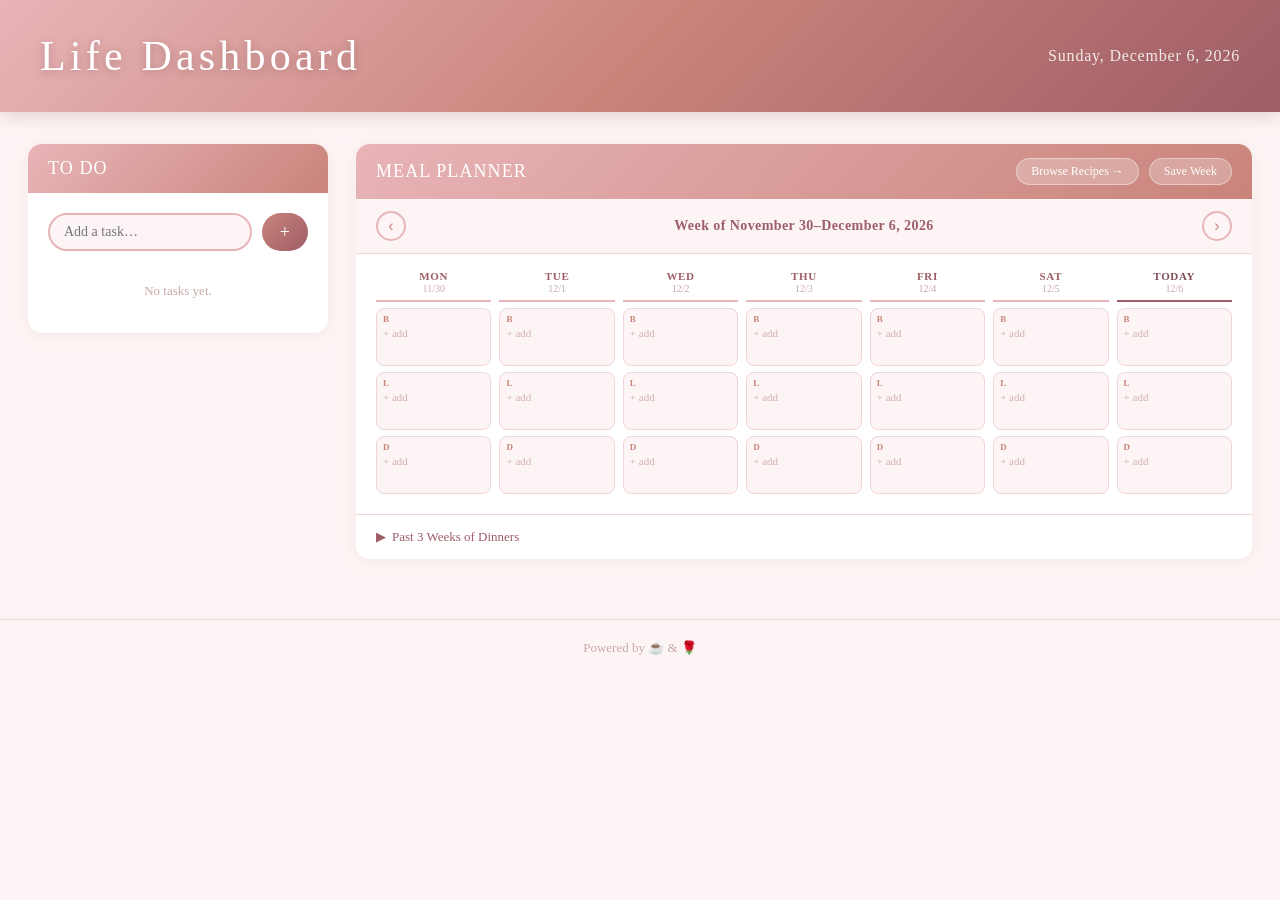
==== index.html @ a2d2cf04 "feat(todos): persist to-do list to JSON file, refactor server with shared helpers Co-Authored-By: Cl" ====
<!DOCTYPE html>
<html lang="en">
<head>
    <meta charset="UTF-8">
    <meta name="viewport" content="width=device-width, initial-scale=1.0">
    <title>Life Dashboard</title>
    <style>
        * { margin: 0; padding: 0; box-sizing: border-box; }

        body {
            font-family: Georgia, "Times New Roman", serif;
            background-color: #FDF5F5;
            color: #4A2F35;
            min-height: 100vh;
        }

        /* ── HEADER ── */
        header {
            background: linear-gradient(135deg, #E8B4B8 0%, #C9847A 50%, #9E5D67 100%);
            padding: 32px 40px;
            display: flex;
            align-items: center;
            justify-content: space-between;
            box-shadow: 0 4px 16px rgba(158,93,103,0.25);
        }

        header h1 {
            font-size: 42px;
            font-weight: normal;
            letter-spacing: 0.1em;
            color: #fff;
            text-shadow: 0 2px 8px rgba(74,47,53,0.3);
        }

        header .date {
            color: rgba(255,255,255,0.85);
            font-size: 16px;
            letter-spacing: 0.05em;
        }

        /* ── MAIN LAYOUT ── */
        main {
            max-width: 1400px;
            margin: 0 auto;
            padding: 32px 28px 60px;
            display: grid;
            grid-template-columns: 300px 1fr;
            gap: 28px;
            align-items: start;
        }

        /* ── CARD ── */
        .card {
            background: #fff;
            border-radius: 14px;
            box-shadow: 0 2px 16px rgba(201,132,122,0.12);
            overflow: hidden;
        }

        .card-header {
            background: linear-gradient(135deg, #E8B4B8 0%, #C9847A 100%);
            padding: 14px 20px;
            display: flex;
            align-items: center;
            gap: 10px;
        }

        .card-header h2 {
            color: #fff;
            font-size: 18px;
            font-weight: normal;
            letter-spacing: 0.06em;
            text-transform: uppercase;
            flex: 1;
        }

        .card-body { padding: 20px; }

        /* ── BUTTONS ── */
        .btn-rose {
            background: linear-gradient(135deg, #C9847A, #9E5D67);
            color: #fff;
            border: none;
            border-radius: 30px;
            padding: 8px 18px;
            font-size: 18px;
            cursor: pointer;
            line-height: 1;
            font-family: Georgia, serif;
        }
        .btn-rose:hover { background: linear-gradient(135deg, #9E5D67, #7D4E57); }

        .btn-ghost {
            background: rgba(255,255,255,0.25);
            color: #fff;
            border: 1px solid rgba(255,255,255,0.4);
            border-radius: 20px;
            padding: 5px 14px;
            font-size: 12px;
            cursor: pointer;
            font-family: Georgia, serif;
            white-space: nowrap;
            text-decoration: none;
            display: inline-block;
        }
        .btn-ghost:hover { background: rgba(255,255,255,0.4); }

        .btn-nav {
            background: none;
            border: 2px solid #E8B4B8;
            color: #C9847A;
            border-radius: 50%;
            width: 30px;
            height: 30px;
            font-size: 16px;
            cursor: pointer;
            display: flex;
            align-items: center;
            justify-content: center;
        }
        .btn-nav:hover { background: #F4E0E0; }

        .btn-delete {
            background: none;
            border: none;
            color: #E8B4B8;
            font-size: 18px;
            cursor: pointer;
            padding: 0 2px;
            flex-shrink: 0;
            line-height: 1;
        }
        .btn-delete:hover { color: #9E5D67; }

        /* ── TO DO ── */
        .todo-input-row {
            display: flex;
            gap: 10px;
            margin-bottom: 18px;
        }

        .todo-input-row input {
            flex: 1;
            padding: 9px 14px;
            border: 2px solid #E8B4B8;
            border-radius: 30px;
            font-size: 14px;
            font-family: Georgia, serif;
            color: #4A2F35;
            background: #FDF5F5;
            outline: none;
        }
        .todo-input-row input:focus { border-color: #C9847A; }

        #todo-list { list-style: none; }

        #todo-list li {
            display: flex;
            align-items: flex-start;
            gap: 10px;
            padding: 10px 0;
            border-bottom: 1px solid #F4E0E0;
        }
        #todo-list li:last-child { border-bottom: none; }

        #todo-list input[type="checkbox"] {
            accent-color: #C9847A;
            width: 17px;
            height: 17px;
            margin-top: 2px;
            flex-shrink: 0;
            cursor: pointer;
        }

        #todo-list label {
            flex: 1;
            font-size: 14px;
            line-height: 1.5;
            cursor: pointer;
        }
        #todo-list li.done label { text-decoration: line-through; color: #C9A9A9; }

        .empty-msg {
            color: #C9A9A9;
            font-size: 13px;
            text-align: center;
            padding: 14px 0;
        }

        /* ── WEEK NAV ── */
        .week-nav {
            display: flex;
            align-items: center;
            gap: 10px;
            padding: 12px 20px;
            border-bottom: 1px solid #F0D5D5;
            background: #FDF5F5;
        }

        .week-nav span {
            flex: 1;
            text-align: center;
            font-size: 14px;
            color: #9E5D67;
            font-weight: bold;
            letter-spacing: 0.03em;
        }

        /* ── MEAL GRID ── */
        .meal-grid {
            display: grid;
            grid-template-columns: repeat(7, 1fr);
            gap: 8px;
            padding: 16px 20px 20px;
        }

        .meal-day { display: flex; flex-direction: column; gap: 6px; }

        .meal-day-header {
            text-align: center;
            padding-bottom: 6px;
            border-bottom: 2px solid #E8B4B8;
        }

        .meal-day-name {
            font-size: 11px;
            font-weight: bold;
            text-transform: uppercase;
            letter-spacing: 0.06em;
            color: #9E5D67;
        }

        .meal-day-date { font-size: 10px; color: #C9A9A9; margin-top: 1px; }

        .meal-day.today .meal-day-name { color: #7D4E57; }
        .meal-day.today .meal-day-header { border-bottom-color: #9E5D67; }

        .meal-slot {
            background: #FDF5F5;
            border: 1px solid #F0D5D5;
            border-radius: 8px;
            padding: 5px 6px;
            min-height: 58px;
            display: flex;
            flex-direction: column;
            gap: 3px;
        }

        .meal-slot-label {
            font-size: 9px;
            text-transform: uppercase;
            letter-spacing: 0.05em;
            color: #C9847A;
            font-weight: bold;
        }

        .meal-slot-content { flex: 1; display: flex; align-items: flex-start; }

        .meal-recipe-name {
            font-size: 11px;
            color: #4A2F35;
            line-height: 1.3;
            text-decoration: none;
            display: block;
            flex: 1;
        }
        .meal-recipe-name:hover { color: #9E5D67; text-decoration: underline; }

        .meal-slot-add {
            font-size: 11px;
            color: #D4AFAF;
            cursor: pointer;
            background: none;
            border: none;
            font-family: Georgia, serif;
            padding: 0;
            text-align: left;
        }
        .meal-slot-add:hover { color: #C9847A; }

        .meal-slot-clear {
            font-size: 9px;
            color: #E8B4B8;
            cursor: pointer;
            background: none;
            border: none;
            padding: 0;
            align-self: flex-end;
        }
        .meal-slot-clear:hover { color: #9E5D67; }

        .warn-badge {
            font-size: 9px;
            background: #FFF0D0;
            color: #B87A00;
            border-radius: 4px;
            padding: 1px 4px;
            margin-top: 2px;
            display: inline-block;
        }

        /* ── SAVE STATUS ── */
        .save-status {
            font-size: 11px;
            color: rgba(255,255,255,0.8);
            transition: opacity 0.5s;
        }
        .save-status.hidden { opacity: 0; }

        /* ── DINNER HISTORY ── */
        .history-section {
            border-top: 1px solid #F0D5D5;
            padding: 14px 20px;
        }

        .history-toggle {
            background: none;
            border: none;
            color: #9E5D67;
            font-size: 13px;
            cursor: pointer;
            font-family: Georgia, serif;
            padding: 0;
            display: flex;
            align-items: center;
            gap: 6px;
        }
        .history-toggle:hover { color: #7D4E57; }

        .history-grid { display: none; margin-top: 12px; }
        .history-grid.open { display: block; }

        .history-week { margin-bottom: 10px; }

        .history-week-label {
            font-size: 11px;
            font-weight: bold;
            text-transform: uppercase;
            letter-spacing: 0.05em;
            color: #C9847A;
            margin-bottom: 4px;
        }

        .history-dinners { display: flex; flex-wrap: wrap; gap: 6px; }

        .history-pill {
            background: #F4E0E0;
            color: #7D4E57;
            font-size: 11px;
            border-radius: 20px;
            padding: 3px 10px;
        }

        /* ── RECIPE PICKER MODAL ── */
        .modal-overlay {
            display: none;
            position: fixed;
            inset: 0;
            background: rgba(74,47,53,0.45);
            z-index: 100;
            align-items: center;
            justify-content: center;
        }
        .modal-overlay.open { display: flex; }

        .modal {
            background: #fff;
            border-radius: 16px;
            width: 520px;
            max-width: 95vw;
            max-height: 80vh;
            display: flex;
            flex-direction: column;
            box-shadow: 0 8px 40px rgba(74,47,53,0.25);
            overflow: hidden;
        }

        .modal-header {
            background: linear-gradient(135deg, #E8B4B8 0%, #C9847A 100%);
            padding: 16px 20px;
            display: flex;
            align-items: center;
            gap: 10px;
        }

        .modal-header h3 {
            color: #fff;
            font-size: 18px;
            font-weight: normal;
            letter-spacing: 0.05em;
            flex: 1;
        }

        .modal-header .slot-info { color: rgba(255,255,255,0.8); font-size: 12px; }

        .modal-close {
            background: rgba(255,255,255,0.25);
            border: none;
            color: #fff;
            width: 28px;
            height: 28px;
            border-radius: 50%;
            font-size: 18px;
            cursor: pointer;
            display: flex;
            align-items: center;
            justify-content: center;
        }
        .modal-close:hover { background: rgba(255,255,255,0.4); }

        .modal-search { padding: 12px 16px; border-bottom: 1px solid #F0D5D5; }

        .modal-search input {
            width: 100%;
            padding: 8px 14px;
            border: 2px solid #E8B4B8;
            border-radius: 30px;
            font-size: 14px;
            font-family: Georgia, serif;
            color: #4A2F35;
            background: #FDF5F5;
            outline: none;
        }
        .modal-search input:focus { border-color: #C9847A; }

        .modal-cats {
            padding: 8px 16px;
            display: flex;
            flex-wrap: wrap;
            gap: 6px;
            border-bottom: 1px solid #F0D5D5;
        }

        .cat-pill {
            padding: 4px 12px;
            border: 1px solid #E8B4B8;
            border-radius: 20px;
            font-size: 11px;
            cursor: pointer;
            background: none;
            color: #9E5D67;
            font-family: Georgia, serif;
        }
        .cat-pill.active, .cat-pill:hover {
            background: linear-gradient(135deg, #E8B4B8, #C9847A);
            color: #fff;
            border-color: transparent;
        }

        .modal-list { flex: 1; overflow-y: auto; padding: 8px 0; }

        .recipe-option {
            padding: 10px 20px;
            cursor: pointer;
            display: flex;
            align-items: center;
            gap: 10px;
            border-bottom: 1px solid #FDF5F5;
        }
        .recipe-option:hover { background: #FDF5F5; }

        .recipe-option-name { flex: 1; font-size: 14px; color: #4A2F35; }
        .recipe-option-cat { font-size: 11px; color: #C9A9A9; }

        .modal-clear { padding: 10px 20px; border-top: 1px solid #F0D5D5; }

        .modal-clear button {
            background: none;
            border: 1px solid #E8B4B8;
            color: #C9A9A9;
            border-radius: 20px;
            padding: 5px 16px;
            font-size: 12px;
            cursor: pointer;
            font-family: Georgia, serif;
        }
        .modal-clear button:hover { color: #9E5D67; border-color: #C9847A; }

        /* ── FOOTER ── */
        footer {
            text-align: center;
            padding: 20px;
            color: #C9A9A9;
            font-size: 13px;
            border-top: 1px solid #F0D5D5;
        }

        /* ── RESPONSIVE ── */
        @media (max-width: 1000px) { main { grid-template-columns: 1fr; } }
        @media (max-width: 700px) {
            header h1 { font-size: 28px; }
            .meal-grid { grid-template-columns: repeat(4, 1fr); }
        }
    </style>
</head>
<body>

<header>
    <h1>Life Dashboard</h1>
    <div class="date" id="header-date"></div>
</header>

<main>

    <!-- TO DO LIST -->
    <div class="card">
        <div class="card-header">
            <h2>To Do</h2>
        </div>
        <div class="card-body">
            <div class="todo-input-row">
                <input type="text" id="todo-input" placeholder="Add a task…" />
                <button class="btn-rose" onclick="addTodo()">+</button>
            </div>
            <ul id="todo-list"></ul>
            <p class="empty-msg" id="todo-empty">No tasks yet.</p>
        </div>
    </div>

    <!-- MEAL PLANNER -->
    <div class="card">
        <div class="card-header">
            <h2>Meal Planner</h2>
            <span class="save-status hidden" id="save-status">Saved ✓</span>
            <a href="recipes/index.html" class="btn-ghost">Browse Recipes →</a>
            <button class="btn-ghost" onclick="archiveWeek()">Save Week</button>
        </div>
        <div class="week-nav">
            <button class="btn-nav" onclick="shiftWeek(-1)">&#8249;</button>
            <span id="week-label"></span>
            <button class="btn-nav" onclick="shiftWeek(1)">&#8250;</button>
        </div>
        <div class="meal-grid" id="meal-grid"></div>

        <div class="history-section">
            <button class="history-toggle" onclick="toggleHistory()">
                <span id="history-arrow">▶</span> Past 3 Weeks of Dinners
            </button>
            <div class="history-grid" id="history-grid"></div>
        </div>
    </div>

</main>

<footer>Powered by ☕ & 🌹</footer>

<!-- RECIPE PICKER MODAL -->
<div class="modal-overlay" id="modal">
    <div class="modal">
        <div class="modal-header">
            <h3>Choose a Recipe</h3>
            <span class="slot-info" id="modal-slot-info"></span>
            <button class="modal-close" onclick="closeModal()">×</button>
        </div>
        <div class="modal-search">
            <input type="search" id="modal-search" placeholder="Search recipes…" oninput="filterRecipes()" autocomplete="off" />
        </div>
        <div class="modal-cats" id="modal-cats"></div>
        <div class="modal-list" id="modal-list"></div>
        <div class="modal-clear">
            <button onclick="selectRecipe(null)">Clear this slot</button>
        </div>
    </div>
</div>

<script>
// ── CONSTANTS ──
const DAYS_SHORT = ["Sun","Mon","Tue","Wed","Thu","Fri","Sat"];
const DAYS_LONG  = ["Sunday","Monday","Tuesday","Wednesday","Thursday","Friday","Saturday"];
const MONTHS     = ["January","February","March","April","May","June","July","August","September","October","November","December"];
const MEALS      = ["Breakfast","Lunch","Dinner"];

// ── DATE HEADER ──
const today = new Date();
today.setHours(0,0,0,0);
document.getElementById("header-date").textContent =
    DAYS_LONG[today.getDay()] + ", " + MONTHS[today.getMonth()] + " " +
    today.getDate() + ", " + today.getFullYear();

// ── DATE UTILS ──
function dateKey(d) { return d.toISOString().split("T")[0]; }

function getMonday(d) {
    const date = new Date(d);
    const day  = date.getDay();
    date.setDate(date.getDate() + (day === 0 ? -6 : 1 - day));
    date.setHours(0,0,0,0);
    return date;
}

function addDays(d, n) {
    const date = new Date(d);
    date.setDate(date.getDate() + n);
    return date;
}

function formatWeekRange(monday) {
    const sunday = addDays(monday, 6);
    const sameMonth = monday.getMonth() === sunday.getMonth();
    return MONTHS[monday.getMonth()] + " " + monday.getDate() + "–" +
           (sameMonth ? "" : MONTHS[sunday.getMonth()] + " ") +
           sunday.getDate() + ", " + monday.getFullYear();
}

// ── WEEK STATE ──
let currentWeekStart = getMonday(today);
let currentPlan      = {};   // in-memory cache for current week
let dinnerHistory    = [];   // in-memory cache for history

// ── API CALLS ──
async function fetchPlan(weekStart) {
    try {
        const res = await fetch(`/api/plan/${dateKey(weekStart)}`);
        return res.ok ? await res.json() : {};
    } catch { return {}; }
}

async function postPlan(weekStart, plan) {
    try {
        await fetch(`/api/plan/${dateKey(weekStart)}`, {
            method: "POST",
            headers: { "Content-Type": "application/json" },
            body: JSON.stringify(plan)
        });
        flashSaved();
    } catch (e) { console.warn("Could not save plan:", e); }
}

async function fetchHistory() {
    try {
        const res = await fetch("/api/history");
        return res.ok ? await res.json() : [];
    } catch { return []; }
}

async function postHistory(history) {
    try {
        await fetch("/api/history", {
            method: "POST",
            headers: { "Content-Type": "application/json" },
            body: JSON.stringify(history)
        });
    } catch (e) { console.warn("Could not save history:", e); }
}

// ── SAVE INDICATOR ──
let saveTimer;
function flashSaved() {
    const el = document.getElementById("save-status");
    el.classList.remove("hidden");
    clearTimeout(saveTimer);
    saveTimer = setTimeout(() => el.classList.add("hidden"), 2000);
}

// ── SLOT ACCESS ──
function getSlot(dk, meal) {
    return (currentPlan[dk] && currentPlan[dk][meal]) || null;
}

async function setSlot(dk, meal, recipe) {
    if (!currentPlan[dk]) currentPlan[dk] = {};
    currentPlan[dk][meal] = recipe; // {id, title} or null
    await postPlan(currentWeekStart, currentPlan);
}

// ── DINNER HISTORY ──
function isRecentDinner(recipeId) {
    const cutoff = new Date(today);
    cutoff.setDate(cutoff.getDate() - 21);
    return dinnerHistory.some(h => h.recipeId === recipeId && new Date(h.date) >= cutoff);
}

async function archiveWeek() {
    const weekKey = dateKey(currentWeekStart);
    const filtered = dinnerHistory.filter(h => h.weekKey !== weekKey);

    let count = 0;
    for (let i = 0; i < 7; i++) {
        const dk     = dateKey(addDays(currentWeekStart, i));
        const dinner = getSlot(dk, "Dinner");
        if (dinner) {
            filtered.push({ date: dk, weekKey, recipeId: dinner.id, recipeName: dinner.title });
            count++;
        }
    }

    dinnerHistory = filtered;
    await postHistory(dinnerHistory);
    renderHistory();
    alert(count > 0
        ? `✓ ${count} dinner${count > 1 ? "s" : ""} saved to history!`
        : "No dinners were planned for this week.");
}

// ── WEEK NAVIGATION ──
async function shiftWeek(delta) {
    currentWeekStart = addDays(currentWeekStart, delta * 7);
    currentPlan      = await fetchPlan(currentWeekStart);
    renderMealPlanner();
}

// ── RECIPES CACHE ──
let allRecipes    = [];
let modalSlotInfo = null;   // { dk, meal }
let modalActiveCat = "All";

async function loadRecipes() {
    if (allRecipes.length > 0) return;
    try {
        const res  = await fetch("recipes/recipes.json");
        allRecipes = await res.json();
        allRecipes.sort((a,b) => a.title.localeCompare(b.title));
    } catch(e) { console.error("Could not load recipes:", e); }
}

// ── MEAL PLANNER RENDER ──
function renderMealPlanner() {
    document.getElementById("week-label").textContent = "Week of " + formatWeekRange(currentWeekStart);

    const grid = document.getElementById("meal-grid");
    grid.innerHTML = "";

    for (let i = 0; i < 7; i++) {
        const date    = addDays(currentWeekStart, i);
        const dk      = dateKey(date);
        const isToday = dk === dateKey(today);

        const col = document.createElement("div");
        col.className = "meal-day" + (isToday ? " today" : "");

        col.innerHTML = `
            <div class="meal-day-header">
                <div class="meal-day-name">${isToday ? "Today" : DAYS_SHORT[date.getDay()]}</div>
                <div class="meal-day-date">${(date.getMonth()+1)}/${date.getDate()}</div>
            </div>
        `;

        MEALS.forEach(meal => {
            const recipe = getSlot(dk, meal);
            const slot   = document.createElement("div");
            slot.className = "meal-slot";

            const lbl = document.createElement("div");
            lbl.className    = "meal-slot-label";
            lbl.textContent  = meal[0]; // B / L / D

            const content = document.createElement("div");
            content.className = "meal-slot-content";

            if (recipe) {
                const link = document.createElement("a");
                link.className = "meal-recipe-name";
                link.href      = `recipes/recipe.html?id=${encodeURIComponent(recipe.id)}`;
                link.target    = "_blank";
                link.textContent = recipe.title;
                content.appendChild(link);

                const clr = document.createElement("button");
                clr.className   = "meal-slot-clear";
                clr.textContent = "×";
                clr.title       = "Remove";
                clr.addEventListener("click", async () => {
                    await setSlot(dk, meal, null);
                    renderMealPlanner();
                });
                content.appendChild(clr);
            } else {
                const add = document.createElement("button");
                add.className   = "meal-slot-add";
                add.textContent = "+ add";
                add.addEventListener("click", () => openModal(dk, meal));
                content.appendChild(add);
            }

            slot.appendChild(lbl);
            slot.appendChild(content);

            if (meal === "Dinner" && recipe && isRecentDinner(recipe.id)) {
                const warn = document.createElement("span");
                warn.className   = "warn-badge";
                warn.textContent = "⚠ recent";
                slot.appendChild(warn);
            }

            col.appendChild(slot);
        });

        grid.appendChild(col);
    }

    renderHistory();
}

// ── HISTORY PANEL ──
function renderHistory() {
    const container = document.getElementById("history-grid");

    if (dinnerHistory.length === 0) {
        container.innerHTML = '<p class="empty-msg" style="margin-top:8px">No archived dinners yet.</p>';
        return;
    }

    const weeks = {};
    dinnerHistory.forEach(h => {
        const wk = h.weekKey || h.date.slice(0,7);
        if (!weeks[wk]) weeks[wk] = [];
        weeks[wk].push(h);
    });

    const sortedWeeks = Object.keys(weeks).sort().reverse().slice(0, 3);
    container.innerHTML = "";

    sortedWeeks.forEach(wk => {
        const entries = weeks[wk];
        const minDate = entries.reduce((a,b) => a.date < b.date ? a : b).date;
        const maxDate = entries.reduce((a,b) => a.date > b.date ? a : b).date;

        const weekDiv = document.createElement("div");
        weekDiv.className = "history-week";
        weekDiv.innerHTML = `<div class="history-week-label">Week of ${minDate} – ${maxDate}</div>`;

        const pills = document.createElement("div");
        pills.className = "history-dinners";
        entries.forEach(e => {
            const pill = document.createElement("span");
            pill.className   = "history-pill";
            pill.textContent = e.recipeName;
            pills.appendChild(pill);
        });

        weekDiv.appendChild(pills);
        container.appendChild(weekDiv);
    });
}

function toggleHistory() {
    const grid  = document.getElementById("history-grid");
    const arrow = document.getElementById("history-arrow");
    const open  = grid.classList.toggle("open");
    arrow.textContent = open ? "▼" : "▶";
}

// ── MODAL ──
async function openModal(dk, meal) {
    modalSlotInfo  = { dk, meal };
    modalActiveCat = "All";

    const date = new Date(dk + "T00:00:00");
    document.getElementById("modal-slot-info").textContent =
        DAYS_LONG[date.getDay()] + " · " + meal;
    document.getElementById("modal-search").value = "";

    await loadRecipes();
    buildCatPills();
    filterRecipes();
    document.getElementById("modal").classList.add("open");
    document.getElementById("modal-search").focus();
}

function closeModal() {
    document.getElementById("modal").classList.remove("open");
    modalSlotInfo = null;
}

document.getElementById("modal").addEventListener("click", e => {
    if (e.target === document.getElementById("modal")) closeModal();
});
document.addEventListener("keydown", e => { if (e.key === "Escape") closeModal(); });

function buildCatPills() {
    const cats = ["All", ...[...new Set(allRecipes.map(r => r.category || "Other"))].sort()];
    const container = document.getElementById("modal-cats");
    container.innerHTML = "";
    cats.forEach(cat => {
        const btn = document.createElement("button");
        btn.className   = "cat-pill" + (cat === modalActiveCat ? " active" : "");
        btn.textContent = cat;
        btn.addEventListener("click", () => {
            modalActiveCat = cat;
            document.querySelectorAll(".cat-pill").forEach(b => b.classList.remove("active"));
            btn.classList.add("active");
            filterRecipes();
        });
        container.appendChild(btn);
    });
}

function filterRecipes() {
    const query    = document.getElementById("modal-search").value.trim().toLowerCase();
    const isDinner = modalSlotInfo && modalSlotInfo.meal === "Dinner";

    let pool = allRecipes;
    if (modalActiveCat !== "All") pool = pool.filter(r => (r.category||"Other") === modalActiveCat);
    if (query) pool = pool.filter(r => r.title.toLowerCase().includes(query) || (r.category||"").toLowerCase().includes(query));

    const list = document.getElementById("modal-list");
    list.innerHTML = "";

    if (pool.length === 0) {
        list.innerHTML = '<p class="empty-msg">No recipes found.</p>';
        return;
    }

    pool.forEach(recipe => {
        const div  = document.createElement("div");
        div.className = "recipe-option";
        div.addEventListener("click", () => selectRecipe(recipe));

        const name = document.createElement("span");
        name.className   = "recipe-option-name";
        name.textContent = recipe.title;

        const cat = document.createElement("span");
        cat.className   = "recipe-option-cat";
        cat.textContent = recipe.category || "";

        div.appendChild(name);
        div.appendChild(cat);

        if (isDinner && isRecentDinner(recipe.id)) {
            const warn = document.createElement("span");
            warn.className   = "warn-badge";
            warn.textContent = "⚠ used recently";
            div.appendChild(warn);
        }

        list.appendChild(div);
    });
}

async function selectRecipe(recipe) {
    if (!modalSlotInfo) return;
    const { dk, meal } = modalSlotInfo;
    await setSlot(dk, meal, recipe ? { id: recipe.id, title: recipe.title } : null);
    renderMealPlanner();
    closeModal();
}

// ── TO DO ──
const todoInput = document.getElementById("todo-input");
const todoList  = document.getElementById("todo-list");
const todoEmpty = document.getElementById("todo-empty");

async function saveTodos() {
    const items = [];
    todoList.querySelectorAll("li").forEach(li => {
        items.push({ text: li.dataset.text, done: li.classList.contains("done") });
    });
    try {
        await fetch("/api/todos", {
            method: "POST",
            headers: { "Content-Type": "application/json" },
            body: JSON.stringify(items)
        });
    } catch(e) { console.warn("Could not save todos:", e); }
}

function renderTodo(text, done = false) {
    const li = document.createElement("li");
    li.dataset.text = text;
    if (done) li.classList.add("done");

    const uid = "td-" + Date.now() + Math.random();
    const cb  = document.createElement("input");
    cb.type    = "checkbox";
    cb.id      = uid;
    cb.checked = done;
    cb.addEventListener("change", () => { li.classList.toggle("done", cb.checked); saveTodos(); });

    const lbl = document.createElement("label");
    lbl.htmlFor     = uid;
    lbl.textContent = text;

    const del = document.createElement("button");
    del.className   = "btn-delete";
    del.textContent = "×";
    del.addEventListener("click", () => {
        li.remove();
        todoEmpty.style.display = todoList.children.length === 0 ? "block" : "none";
        saveTodos();
    });

    li.appendChild(cb);
    li.appendChild(lbl);
    li.appendChild(del);
    todoList.appendChild(li);
    todoEmpty.style.display = "none";
}

function addTodo() {
    const text = todoInput.value.trim();
    if (!text) return;
    renderTodo(text);
    saveTodos();
    todoInput.value = "";
}

todoInput.addEventListener("keydown", e => { if (e.key === "Enter") addTodo(); });

// ── INIT ──
(async function init() {
    const [plan, history, todos] = await Promise.all([
        fetchPlan(currentWeekStart),
        fetchHistory(),
        fetch("/api/todos").then(r => r.json()).catch(() => [])
    ]);
    currentPlan   = plan;
    dinnerHistory = history;
    todos.forEach(item => renderTodo(item.text, item.done));
    todoEmpty.style.display = todos.length === 0 ? "block" : "none";
    renderMealPlanner();
})();
</script>

</body>
</html>
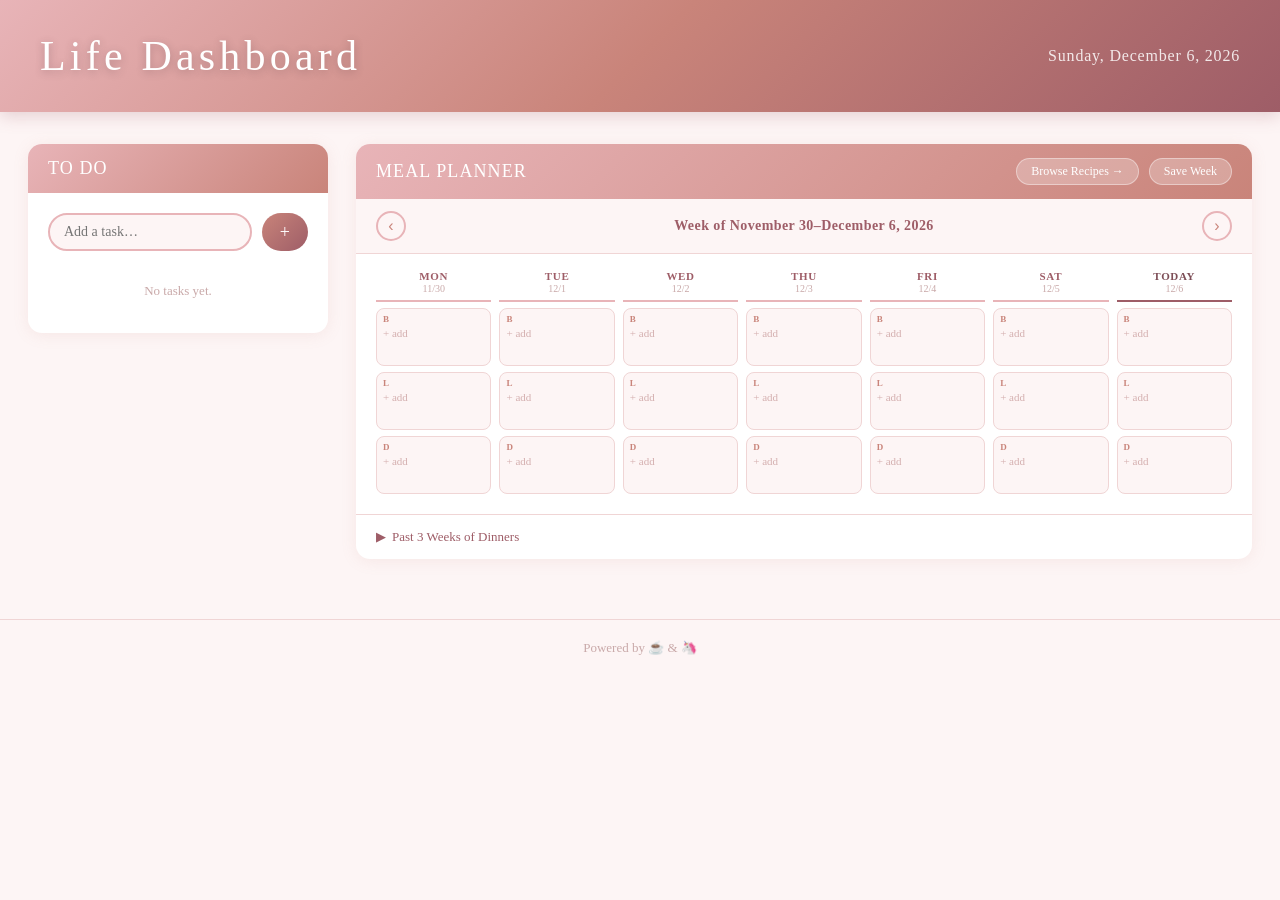
==== commit 647d1369: "chore: replace rose with unicorn in dashboard footer Co-Authored-By: Claude Sonnet 4.6 <noreply@anth" ====
--- a/index.html
+++ b/index.html
@@ -542,7 +542,7 @@
 
 </main>
 
-<footer>Powered by ☕ & 🌹</footer>
+<footer>Powered by ☕ & 🦄</footer>
 
 <!-- RECIPE PICKER MODAL -->
 <div class="modal-overlay" id="modal">
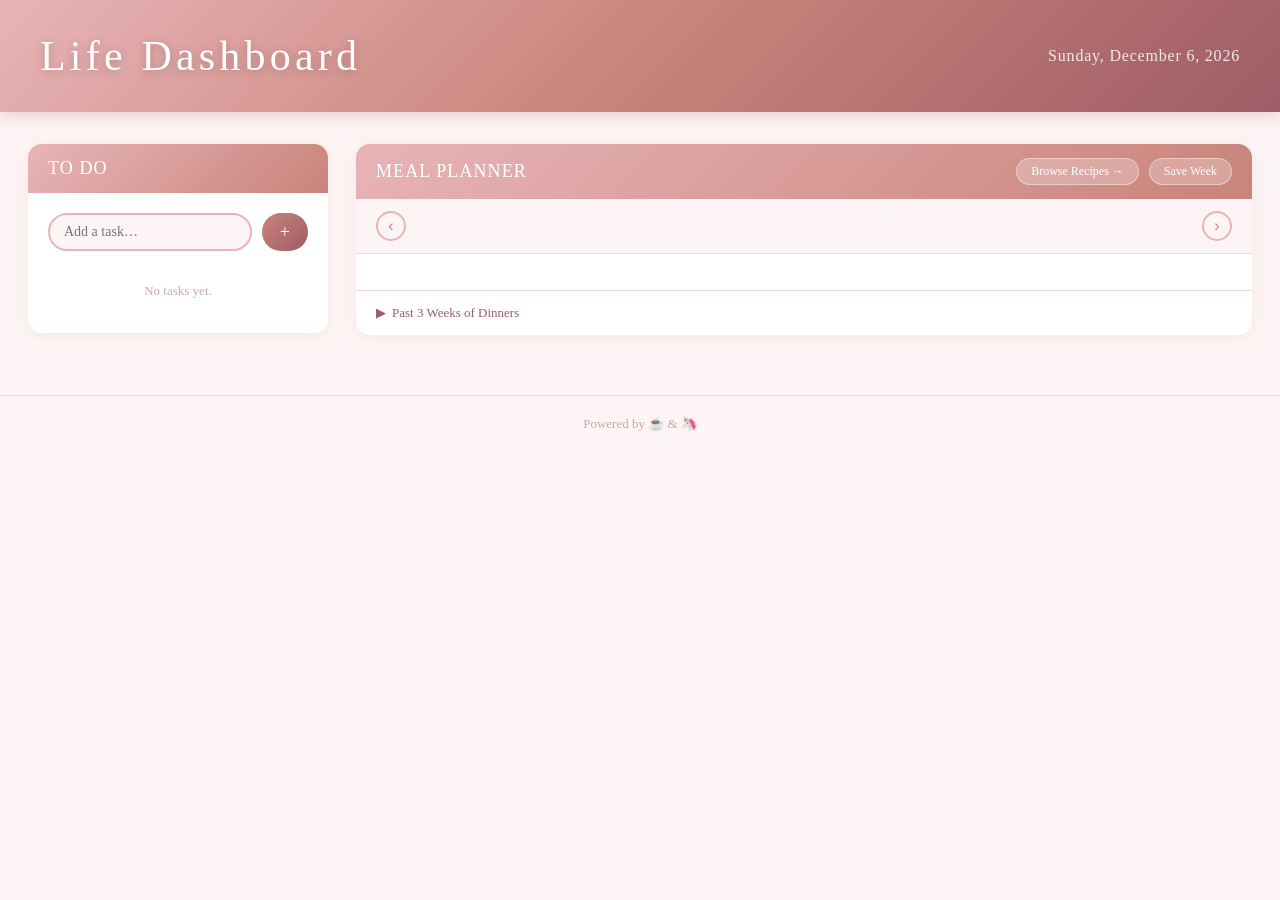
==== commit f18f3f0e: "refactor(storage): server files as sole storage, remove all localStorage Co-Authored-By: Claude Sonn" ====
--- a/index.html
+++ b/index.html
@@ -578,7 +578,9 @@
     today.getDate() + ", " + today.getFullYear();
 
 // ── DATE UTILS ──
-function dateKey(d) { return d.toISOString().split("T")[0]; }
+function dateKey(d) {
+    return `${d.getFullYear()}-${String(d.getMonth()+1).padStart(2,"0")}-${String(d.getDate()).padStart(2,"0")}`;
+}
 
 function getMonday(d) {
     const date = new Date(d);
@@ -607,40 +609,37 @@
 let currentPlan      = {};   // in-memory cache for current week
 let dinnerHistory    = [];   // in-memory cache for history
 
-// ── API CALLS ──
+// ── STORAGE — server files only ──
+async function apiGet(path, fallback) {
+    const res = await fetch(path);
+    if (!res.ok) throw new Error(`GET ${path} failed`);
+    return res.json();
+}
+
+async function apiPost(path, data) {
+    const res = await fetch(path, {
+        method: "POST",
+        headers: { "Content-Type": "application/json" },
+        body: JSON.stringify(data)
+    });
+    if (!res.ok) throw new Error(`POST ${path} failed`);
+    flashSaved();
+}
+
 async function fetchPlan(weekStart) {
-    try {
-        const res = await fetch(`/api/plan/${dateKey(weekStart)}`);
-        return res.ok ? await res.json() : {};
-    } catch { return {}; }
+    return apiGet(`/api/plan/${dateKey(weekStart)}`, {});
 }
 
 async function postPlan(weekStart, plan) {
-    try {
-        await fetch(`/api/plan/${dateKey(weekStart)}`, {
-            method: "POST",
-            headers: { "Content-Type": "application/json" },
-            body: JSON.stringify(plan)
-        });
-        flashSaved();
-    } catch (e) { console.warn("Could not save plan:", e); }
+    await apiPost(`/api/plan/${dateKey(weekStart)}`, plan);
 }
 
 async function fetchHistory() {
-    try {
-        const res = await fetch("/api/history");
-        return res.ok ? await res.json() : [];
-    } catch { return []; }
+    return apiGet("/api/history", []);
 }
 
 async function postHistory(history) {
-    try {
-        await fetch("/api/history", {
-            method: "POST",
-            headers: { "Content-Type": "application/json" },
-            body: JSON.stringify(history)
-        });
-    } catch (e) { console.warn("Could not save history:", e); }
+    await apiPost("/api/history", history);
 }
 
 // ── SAVE INDICATOR ──
@@ -672,24 +671,36 @@
 
 async function archiveWeek() {
     const weekKey = dateKey(currentWeekStart);
+
+    // Rebuild dinner history for this week (for 3-week rotation tracking)
     const filtered = dinnerHistory.filter(h => h.weekKey !== weekKey);
-
-    let count = 0;
+    let mealCount = 0;
+
     for (let i = 0; i < 7; i++) {
-        const dk     = dateKey(addDays(currentWeekStart, i));
-        const dinner = getSlot(dk, "Dinner");
-        if (dinner) {
-            filtered.push({ date: dk, weekKey, recipeId: dinner.id, recipeName: dinner.title });
-            count++;
-        }
+        const dk = dateKey(addDays(currentWeekStart, i));
+        MEALS.forEach(meal => {
+            const recipe = getSlot(dk, meal);
+            if (recipe) {
+                mealCount++;
+                if (meal === "Dinner") {
+                    filtered.push({ date: dk, weekKey, recipeId: recipe.id, recipeName: recipe.title });
+                }
+            }
+        });
     }
 
     dinnerHistory = filtered;
-    await postHistory(dinnerHistory);
+
+    // Save full plan (all meals) + dinner history in parallel
+    await Promise.all([
+        postPlan(currentWeekStart, currentPlan),
+        postHistory(dinnerHistory)
+    ]);
+
     renderHistory();
-    alert(count > 0
-        ? `✓ ${count} dinner${count > 1 ? "s" : ""} saved to history!`
-        : "No dinners were planned for this week.");
+    alert(mealCount > 0
+        ? `✓ Week saved — ${mealCount} meal${mealCount !== 1 ? "s" : ""} archived.`
+        : "No meals were planned for this week.");
 }
 
 // ── WEEK NAVIGATION ──
@@ -946,13 +957,7 @@
     todoList.querySelectorAll("li").forEach(li => {
         items.push({ text: li.dataset.text, done: li.classList.contains("done") });
     });
-    try {
-        await fetch("/api/todos", {
-            method: "POST",
-            headers: { "Content-Type": "application/json" },
-            body: JSON.stringify(items)
-        });
-    } catch(e) { console.warn("Could not save todos:", e); }
+    await apiPost("/api/todos", items);
 }
 
 function renderTodo(text, done = false) {
@@ -1002,7 +1007,7 @@
     const [plan, history, todos] = await Promise.all([
         fetchPlan(currentWeekStart),
         fetchHistory(),
-        fetch("/api/todos").then(r => r.json()).catch(() => [])
+        apiGet("/api/todos", [])
     ]);
     currentPlan   = plan;
     dinnerHistory = history;
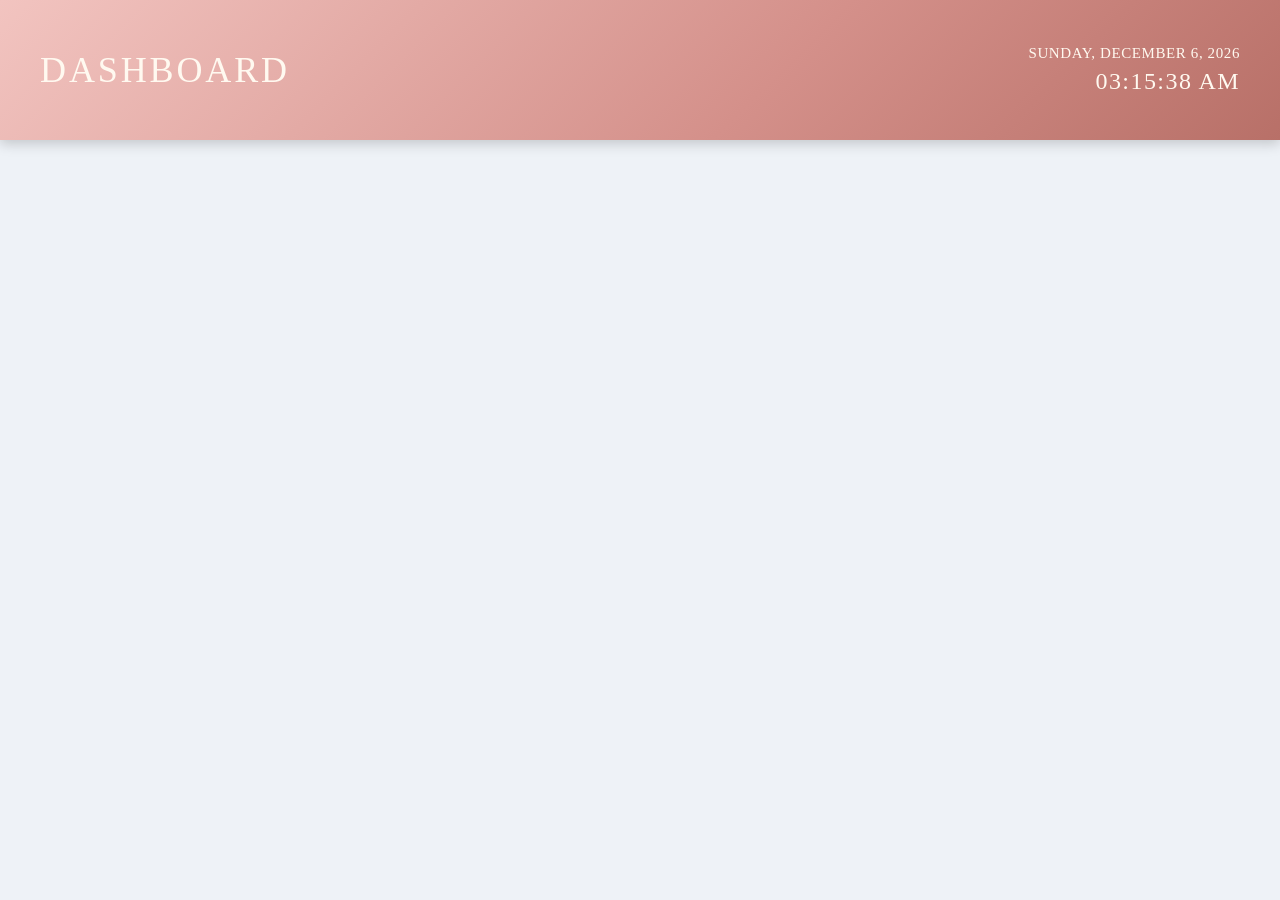
==== commit ee91cf15: "feat(dashboard): add dashboard index page with rose gold header - Add root index.html with Dashboard" ====
--- a/index.html
+++ b/index.html
@@ -3,1019 +3,35 @@
 <head>
     <meta charset="UTF-8">
     <meta name="viewport" content="width=device-width, initial-scale=1.0">
-    <title>Life Dashboard</title>
-    <style>
-        * { margin: 0; padding: 0; box-sizing: border-box; }
-
-        body {
-            font-family: Georgia, "Times New Roman", serif;
-            background-color: #FDF5F5;
-            color: #4A2F35;
-            min-height: 100vh;
-        }
-
-        /* ── HEADER ── */
-        header {
-            background: linear-gradient(135deg, #E8B4B8 0%, #C9847A 50%, #9E5D67 100%);
-            padding: 32px 40px;
-            display: flex;
-            align-items: center;
-            justify-content: space-between;
-            box-shadow: 0 4px 16px rgba(158,93,103,0.25);
-        }
-
-        header h1 {
-            font-size: 42px;
-            font-weight: normal;
-            letter-spacing: 0.1em;
-            color: #fff;
-            text-shadow: 0 2px 8px rgba(74,47,53,0.3);
-        }
-
-        header .date {
-            color: rgba(255,255,255,0.85);
-            font-size: 16px;
-            letter-spacing: 0.05em;
-        }
-
-        /* ── MAIN LAYOUT ── */
-        main {
-            max-width: 1400px;
-            margin: 0 auto;
-            padding: 32px 28px 60px;
-            display: grid;
-            grid-template-columns: 300px 1fr;
-            gap: 28px;
-            align-items: start;
-        }
-
-        /* ── CARD ── */
-        .card {
-            background: #fff;
-            border-radius: 14px;
-            box-shadow: 0 2px 16px rgba(201,132,122,0.12);
-            overflow: hidden;
-        }
-
-        .card-header {
-            background: linear-gradient(135deg, #E8B4B8 0%, #C9847A 100%);
-            padding: 14px 20px;
-            display: flex;
-            align-items: center;
-            gap: 10px;
-        }
-
-        .card-header h2 {
-            color: #fff;
-            font-size: 18px;
-            font-weight: normal;
-            letter-spacing: 0.06em;
-            text-transform: uppercase;
-            flex: 1;
-        }
-
-        .card-body { padding: 20px; }
-
-        /* ── BUTTONS ── */
-        .btn-rose {
-            background: linear-gradient(135deg, #C9847A, #9E5D67);
-            color: #fff;
-            border: none;
-            border-radius: 30px;
-            padding: 8px 18px;
-            font-size: 18px;
-            cursor: pointer;
-            line-height: 1;
-            font-family: Georgia, serif;
-        }
-        .btn-rose:hover { background: linear-gradient(135deg, #9E5D67, #7D4E57); }
-
-        .btn-ghost {
-            background: rgba(255,255,255,0.25);
-            color: #fff;
-            border: 1px solid rgba(255,255,255,0.4);
-            border-radius: 20px;
-            padding: 5px 14px;
-            font-size: 12px;
-            cursor: pointer;
-            font-family: Georgia, serif;
-            white-space: nowrap;
-            text-decoration: none;
-            display: inline-block;
-        }
-        .btn-ghost:hover { background: rgba(255,255,255,0.4); }
-
-        .btn-nav {
-            background: none;
-            border: 2px solid #E8B4B8;
-            color: #C9847A;
-            border-radius: 50%;
-            width: 30px;
-            height: 30px;
-            font-size: 16px;
-            cursor: pointer;
-            display: flex;
-            align-items: center;
-            justify-content: center;
-        }
-        .btn-nav:hover { background: #F4E0E0; }
-
-        .btn-delete {
-            background: none;
-            border: none;
-            color: #E8B4B8;
-            font-size: 18px;
-            cursor: pointer;
-            padding: 0 2px;
-            flex-shrink: 0;
-            line-height: 1;
-        }
-        .btn-delete:hover { color: #9E5D67; }
-
-        /* ── TO DO ── */
-        .todo-input-row {
-            display: flex;
-            gap: 10px;
-            margin-bottom: 18px;
-        }
-
-        .todo-input-row input {
-            flex: 1;
-            padding: 9px 14px;
-            border: 2px solid #E8B4B8;
-            border-radius: 30px;
-            font-size: 14px;
-            font-family: Georgia, serif;
-            color: #4A2F35;
-            background: #FDF5F5;
-            outline: none;
-        }
-        .todo-input-row input:focus { border-color: #C9847A; }
-
-        #todo-list { list-style: none; }
-
-        #todo-list li {
-            display: flex;
-            align-items: flex-start;
-            gap: 10px;
-            padding: 10px 0;
-            border-bottom: 1px solid #F4E0E0;
-        }
-        #todo-list li:last-child { border-bottom: none; }
-
-        #todo-list input[type="checkbox"] {
-            accent-color: #C9847A;
-            width: 17px;
-            height: 17px;
-            margin-top: 2px;
-            flex-shrink: 0;
-            cursor: pointer;
-        }
-
-        #todo-list label {
-            flex: 1;
-            font-size: 14px;
-            line-height: 1.5;
-            cursor: pointer;
-        }
-        #todo-list li.done label { text-decoration: line-through; color: #C9A9A9; }
-
-        .empty-msg {
-            color: #C9A9A9;
-            font-size: 13px;
-            text-align: center;
-            padding: 14px 0;
-        }
-
-        /* ── WEEK NAV ── */
-        .week-nav {
-            display: flex;
-            align-items: center;
-            gap: 10px;
-            padding: 12px 20px;
-            border-bottom: 1px solid #F0D5D5;
-            background: #FDF5F5;
-        }
-
-        .week-nav span {
-            flex: 1;
-            text-align: center;
-            font-size: 14px;
-            color: #9E5D67;
-            font-weight: bold;
-            letter-spacing: 0.03em;
-        }
-
-        /* ── MEAL GRID ── */
-        .meal-grid {
-            display: grid;
-            grid-template-columns: repeat(7, 1fr);
-            gap: 8px;
-            padding: 16px 20px 20px;
-        }
-
-        .meal-day { display: flex; flex-direction: column; gap: 6px; }
-
-        .meal-day-header {
-            text-align: center;
-            padding-bottom: 6px;
-            border-bottom: 2px solid #E8B4B8;
-        }
-
-        .meal-day-name {
-            font-size: 11px;
-            font-weight: bold;
-            text-transform: uppercase;
-            letter-spacing: 0.06em;
-            color: #9E5D67;
-        }
-
-        .meal-day-date { font-size: 10px; color: #C9A9A9; margin-top: 1px; }
-
-        .meal-day.today .meal-day-name { color: #7D4E57; }
-        .meal-day.today .meal-day-header { border-bottom-color: #9E5D67; }
-
-        .meal-slot {
-            background: #FDF5F5;
-            border: 1px solid #F0D5D5;
-            border-radius: 8px;
-            padding: 5px 6px;
-            min-height: 58px;
-            display: flex;
-            flex-direction: column;
-            gap: 3px;
-        }
-
-        .meal-slot-label {
-            font-size: 9px;
-            text-transform: uppercase;
-            letter-spacing: 0.05em;
-            color: #C9847A;
-            font-weight: bold;
-        }
-
-        .meal-slot-content { flex: 1; display: flex; align-items: flex-start; }
-
-        .meal-recipe-name {
-            font-size: 11px;
-            color: #4A2F35;
-            line-height: 1.3;
-            text-decoration: none;
-            display: block;
-            flex: 1;
-        }
-        .meal-recipe-name:hover { color: #9E5D67; text-decoration: underline; }
-
-        .meal-slot-add {
-            font-size: 11px;
-            color: #D4AFAF;
-            cursor: pointer;
-            background: none;
-            border: none;
-            font-family: Georgia, serif;
-            padding: 0;
-            text-align: left;
-        }
-        .meal-slot-add:hover { color: #C9847A; }
-
-        .meal-slot-clear {
-            font-size: 9px;
-            color: #E8B4B8;
-            cursor: pointer;
-            background: none;
-            border: none;
-            padding: 0;
-            align-self: flex-end;
-        }
-        .meal-slot-clear:hover { color: #9E5D67; }
-
-        .warn-badge {
-            font-size: 9px;
-            background: #FFF0D0;
-            color: #B87A00;
-            border-radius: 4px;
-            padding: 1px 4px;
-            margin-top: 2px;
-            display: inline-block;
-        }
-
-        /* ── SAVE STATUS ── */
-        .save-status {
-            font-size: 11px;
-            color: rgba(255,255,255,0.8);
-            transition: opacity 0.5s;
-        }
-        .save-status.hidden { opacity: 0; }
-
-        /* ── DINNER HISTORY ── */
-        .history-section {
-            border-top: 1px solid #F0D5D5;
-            padding: 14px 20px;
-        }
-
-        .history-toggle {
-            background: none;
-            border: none;
-            color: #9E5D67;
-            font-size: 13px;
-            cursor: pointer;
-            font-family: Georgia, serif;
-            padding: 0;
-            display: flex;
-            align-items: center;
-            gap: 6px;
-        }
-        .history-toggle:hover { color: #7D4E57; }
-
-        .history-grid { display: none; margin-top: 12px; }
-        .history-grid.open { display: block; }
-
-        .history-week { margin-bottom: 10px; }
-
-        .history-week-label {
-            font-size: 11px;
-            font-weight: bold;
-            text-transform: uppercase;
-            letter-spacing: 0.05em;
-            color: #C9847A;
-            margin-bottom: 4px;
-        }
-
-        .history-dinners { display: flex; flex-wrap: wrap; gap: 6px; }
-
-        .history-pill {
-            background: #F4E0E0;
-            color: #7D4E57;
-            font-size: 11px;
-            border-radius: 20px;
-            padding: 3px 10px;
-        }
-
-        /* ── RECIPE PICKER MODAL ── */
-        .modal-overlay {
-            display: none;
-            position: fixed;
-            inset: 0;
-            background: rgba(74,47,53,0.45);
-            z-index: 100;
-            align-items: center;
-            justify-content: center;
-        }
-        .modal-overlay.open { display: flex; }
-
-        .modal {
-            background: #fff;
-            border-radius: 16px;
-            width: 520px;
-            max-width: 95vw;
-            max-height: 80vh;
-            display: flex;
-            flex-direction: column;
-            box-shadow: 0 8px 40px rgba(74,47,53,0.25);
-            overflow: hidden;
-        }
-
-        .modal-header {
-            background: linear-gradient(135deg, #E8B4B8 0%, #C9847A 100%);
-            padding: 16px 20px;
-            display: flex;
-            align-items: center;
-            gap: 10px;
-        }
-
-        .modal-header h3 {
-            color: #fff;
-            font-size: 18px;
-            font-weight: normal;
-            letter-spacing: 0.05em;
-            flex: 1;
-        }
-
-        .modal-header .slot-info { color: rgba(255,255,255,0.8); font-size: 12px; }
-
-        .modal-close {
-            background: rgba(255,255,255,0.25);
-            border: none;
-            color: #fff;
-            width: 28px;
-            height: 28px;
-            border-radius: 50%;
-            font-size: 18px;
-            cursor: pointer;
-            display: flex;
-            align-items: center;
-            justify-content: center;
-        }
-        .modal-close:hover { background: rgba(255,255,255,0.4); }
-
-        .modal-search { padding: 12px 16px; border-bottom: 1px solid #F0D5D5; }
-
-        .modal-search input {
-            width: 100%;
-            padding: 8px 14px;
-            border: 2px solid #E8B4B8;
-            border-radius: 30px;
-            font-size: 14px;
-            font-family: Georgia, serif;
-            color: #4A2F35;
-            background: #FDF5F5;
-            outline: none;
-        }
-        .modal-search input:focus { border-color: #C9847A; }
-
-        .modal-cats {
-            padding: 8px 16px;
-            display: flex;
-            flex-wrap: wrap;
-            gap: 6px;
-            border-bottom: 1px solid #F0D5D5;
-        }
-
-        .cat-pill {
-            padding: 4px 12px;
-            border: 1px solid #E8B4B8;
-            border-radius: 20px;
-            font-size: 11px;
-            cursor: pointer;
-            background: none;
-            color: #9E5D67;
-            font-family: Georgia, serif;
-        }
-        .cat-pill.active, .cat-pill:hover {
-            background: linear-gradient(135deg, #E8B4B8, #C9847A);
-            color: #fff;
-            border-color: transparent;
-        }
-
-        .modal-list { flex: 1; overflow-y: auto; padding: 8px 0; }
-
-        .recipe-option {
-            padding: 10px 20px;
-            cursor: pointer;
-            display: flex;
-            align-items: center;
-            gap: 10px;
-            border-bottom: 1px solid #FDF5F5;
-        }
-        .recipe-option:hover { background: #FDF5F5; }
-
-        .recipe-option-name { flex: 1; font-size: 14px; color: #4A2F35; }
-        .recipe-option-cat { font-size: 11px; color: #C9A9A9; }
-
-        .modal-clear { padding: 10px 20px; border-top: 1px solid #F0D5D5; }
-
-        .modal-clear button {
-            background: none;
-            border: 1px solid #E8B4B8;
-            color: #C9A9A9;
-            border-radius: 20px;
-            padding: 5px 16px;
-            font-size: 12px;
-            cursor: pointer;
-            font-family: Georgia, serif;
-        }
-        .modal-clear button:hover { color: #9E5D67; border-color: #C9847A; }
-
-        /* ── FOOTER ── */
-        footer {
-            text-align: center;
-            padding: 20px;
-            color: #C9A9A9;
-            font-size: 13px;
-            border-top: 1px solid #F0D5D5;
-        }
-
-        /* ── RESPONSIVE ── */
-        @media (max-width: 1000px) { main { grid-template-columns: 1fr; } }
-        @media (max-width: 700px) {
-            header h1 { font-size: 28px; }
-            .meal-grid { grid-template-columns: repeat(4, 1fr); }
-        }
-    </style>
+    <title>Dashboard</title>
+    <link rel="stylesheet" href="styles.css">
 </head>
 <body>
+    <header>
+        <div class="header-banner dashboard-header">
+            <span class="dashboard-title">Dashboard</span>
+            <div class="header-datetime">
+                <div id="header-date"></div>
+                <div id="header-clock"></div>
+            </div>
+        </div>
+    </header>
 
-<header>
-    <h1>Life Dashboard</h1>
-    <div class="date" id="header-date"></div>
-</header>
+    <main>
+    </main>
 
-<main>
-
-    <!-- TO DO LIST -->
-    <div class="card">
-        <div class="card-header">
-            <h2>To Do</h2>
-        </div>
-        <div class="card-body">
-            <div class="todo-input-row">
-                <input type="text" id="todo-input" placeholder="Add a task…" />
-                <button class="btn-rose" onclick="addTodo()">+</button>
-            </div>
-            <ul id="todo-list"></ul>
-            <p class="empty-msg" id="todo-empty">No tasks yet.</p>
-        </div>
-    </div>
-
-    <!-- MEAL PLANNER -->
-    <div class="card">
-        <div class="card-header">
-            <h2>Meal Planner</h2>
-            <span class="save-status hidden" id="save-status">Saved ✓</span>
-            <a href="recipes/index.html" class="btn-ghost">Browse Recipes →</a>
-            <button class="btn-ghost" onclick="archiveWeek()">Save Week</button>
-        </div>
-        <div class="week-nav">
-            <button class="btn-nav" onclick="shiftWeek(-1)">&#8249;</button>
-            <span id="week-label"></span>
-            <button class="btn-nav" onclick="shiftWeek(1)">&#8250;</button>
-        </div>
-        <div class="meal-grid" id="meal-grid"></div>
-
-        <div class="history-section">
-            <button class="history-toggle" onclick="toggleHistory()">
-                <span id="history-arrow">▶</span> Past 3 Weeks of Dinners
-            </button>
-            <div class="history-grid" id="history-grid"></div>
-        </div>
-    </div>
-
-</main>
-
-<footer>Powered by ☕ & 🦄</footer>
-
-<!-- RECIPE PICKER MODAL -->
-<div class="modal-overlay" id="modal">
-    <div class="modal">
-        <div class="modal-header">
-            <h3>Choose a Recipe</h3>
-            <span class="slot-info" id="modal-slot-info"></span>
-            <button class="modal-close" onclick="closeModal()">×</button>
-        </div>
-        <div class="modal-search">
-            <input type="search" id="modal-search" placeholder="Search recipes…" oninput="filterRecipes()" autocomplete="off" />
-        </div>
-        <div class="modal-cats" id="modal-cats"></div>
-        <div class="modal-list" id="modal-list"></div>
-        <div class="modal-clear">
-            <button onclick="selectRecipe(null)">Clear this slot</button>
-        </div>
-    </div>
-</div>
-
-<script>
-// ── CONSTANTS ──
-const DAYS_SHORT = ["Sun","Mon","Tue","Wed","Thu","Fri","Sat"];
-const DAYS_LONG  = ["Sunday","Monday","Tuesday","Wednesday","Thursday","Friday","Saturday"];
-const MONTHS     = ["January","February","March","April","May","June","July","August","September","October","November","December"];
-const MEALS      = ["Breakfast","Lunch","Dinner"];
-
-// ── DATE HEADER ──
-const today = new Date();
-today.setHours(0,0,0,0);
-document.getElementById("header-date").textContent =
-    DAYS_LONG[today.getDay()] + ", " + MONTHS[today.getMonth()] + " " +
-    today.getDate() + ", " + today.getFullYear();
-
-// ── DATE UTILS ──
-function dateKey(d) {
-    return `${d.getFullYear()}-${String(d.getMonth()+1).padStart(2,"0")}-${String(d.getDate()).padStart(2,"0")}`;
-}
-
-function getMonday(d) {
-    const date = new Date(d);
-    const day  = date.getDay();
-    date.setDate(date.getDate() + (day === 0 ? -6 : 1 - day));
-    date.setHours(0,0,0,0);
-    return date;
-}
-
-function addDays(d, n) {
-    const date = new Date(d);
-    date.setDate(date.getDate() + n);
-    return date;
-}
-
-function formatWeekRange(monday) {
-    const sunday = addDays(monday, 6);
-    const sameMonth = monday.getMonth() === sunday.getMonth();
-    return MONTHS[monday.getMonth()] + " " + monday.getDate() + "–" +
-           (sameMonth ? "" : MONTHS[sunday.getMonth()] + " ") +
-           sunday.getDate() + ", " + monday.getFullYear();
-}
-
-// ── WEEK STATE ──
-let currentWeekStart = getMonday(today);
-let currentPlan      = {};   // in-memory cache for current week
-let dinnerHistory    = [];   // in-memory cache for history
-
-// ── STORAGE — server files only ──
-async function apiGet(path, fallback) {
-    const res = await fetch(path);
-    if (!res.ok) throw new Error(`GET ${path} failed`);
-    return res.json();
-}
-
-async function apiPost(path, data) {
-    const res = await fetch(path, {
-        method: "POST",
-        headers: { "Content-Type": "application/json" },
-        body: JSON.stringify(data)
-    });
-    if (!res.ok) throw new Error(`POST ${path} failed`);
-    flashSaved();
-}
-
-async function fetchPlan(weekStart) {
-    return apiGet(`/api/plan/${dateKey(weekStart)}`, {});
-}
-
-async function postPlan(weekStart, plan) {
-    await apiPost(`/api/plan/${dateKey(weekStart)}`, plan);
-}
-
-async function fetchHistory() {
-    return apiGet("/api/history", []);
-}
-
-async function postHistory(history) {
-    await apiPost("/api/history", history);
-}
-
-// ── SAVE INDICATOR ──
-let saveTimer;
-function flashSaved() {
-    const el = document.getElementById("save-status");
-    el.classList.remove("hidden");
-    clearTimeout(saveTimer);
-    saveTimer = setTimeout(() => el.classList.add("hidden"), 2000);
-}
-
-// ── SLOT ACCESS ──
-function getSlot(dk, meal) {
-    return (currentPlan[dk] && currentPlan[dk][meal]) || null;
-}
-
-async function setSlot(dk, meal, recipe) {
-    if (!currentPlan[dk]) currentPlan[dk] = {};
-    currentPlan[dk][meal] = recipe; // {id, title} or null
-    await postPlan(currentWeekStart, currentPlan);
-}
-
-// ── DINNER HISTORY ──
-function isRecentDinner(recipeId) {
-    const cutoff = new Date(today);
-    cutoff.setDate(cutoff.getDate() - 21);
-    return dinnerHistory.some(h => h.recipeId === recipeId && new Date(h.date) >= cutoff);
-}
-
-async function archiveWeek() {
-    const weekKey = dateKey(currentWeekStart);
-
-    // Rebuild dinner history for this week (for 3-week rotation tracking)
-    const filtered = dinnerHistory.filter(h => h.weekKey !== weekKey);
-    let mealCount = 0;
-
-    for (let i = 0; i < 7; i++) {
-        const dk = dateKey(addDays(currentWeekStart, i));
-        MEALS.forEach(meal => {
-            const recipe = getSlot(dk, meal);
-            if (recipe) {
-                mealCount++;
-                if (meal === "Dinner") {
-                    filtered.push({ date: dk, weekKey, recipeId: recipe.id, recipeName: recipe.title });
-                }
-            }
-        });
-    }
-
-    dinnerHistory = filtered;
-
-    // Save full plan (all meals) + dinner history in parallel
-    await Promise.all([
-        postPlan(currentWeekStart, currentPlan),
-        postHistory(dinnerHistory)
-    ]);
-
-    renderHistory();
-    alert(mealCount > 0
-        ? `✓ Week saved — ${mealCount} meal${mealCount !== 1 ? "s" : ""} archived.`
-        : "No meals were planned for this week.");
-}
-
-// ── WEEK NAVIGATION ──
-async function shiftWeek(delta) {
-    currentWeekStart = addDays(currentWeekStart, delta * 7);
-    currentPlan      = await fetchPlan(currentWeekStart);
-    renderMealPlanner();
-}
-
-// ── RECIPES CACHE ──
-let allRecipes    = [];
-let modalSlotInfo = null;   // { dk, meal }
-let modalActiveCat = "All";
-
-async function loadRecipes() {
-    if (allRecipes.length > 0) return;
-    try {
-        const res  = await fetch("recipes/recipes.json");
-        allRecipes = await res.json();
-        allRecipes.sort((a,b) => a.title.localeCompare(b.title));
-    } catch(e) { console.error("Could not load recipes:", e); }
-}
-
-// ── MEAL PLANNER RENDER ──
-function renderMealPlanner() {
-    document.getElementById("week-label").textContent = "Week of " + formatWeekRange(currentWeekStart);
-
-    const grid = document.getElementById("meal-grid");
-    grid.innerHTML = "";
-
-    for (let i = 0; i < 7; i++) {
-        const date    = addDays(currentWeekStart, i);
-        const dk      = dateKey(date);
-        const isToday = dk === dateKey(today);
-
-        const col = document.createElement("div");
-        col.className = "meal-day" + (isToday ? " today" : "");
-
-        col.innerHTML = `
-            <div class="meal-day-header">
-                <div class="meal-day-name">${isToday ? "Today" : DAYS_SHORT[date.getDay()]}</div>
-                <div class="meal-day-date">${(date.getMonth()+1)}/${date.getDate()}</div>
-            </div>
-        `;
-
-        MEALS.forEach(meal => {
-            const recipe = getSlot(dk, meal);
-            const slot   = document.createElement("div");
-            slot.className = "meal-slot";
-
-            const lbl = document.createElement("div");
-            lbl.className    = "meal-slot-label";
-            lbl.textContent  = meal[0]; // B / L / D
-
-            const content = document.createElement("div");
-            content.className = "meal-slot-content";
-
-            if (recipe) {
-                const link = document.createElement("a");
-                link.className = "meal-recipe-name";
-                link.href      = `recipes/recipe.html?id=${encodeURIComponent(recipe.id)}`;
-                link.target    = "_blank";
-                link.textContent = recipe.title;
-                content.appendChild(link);
-
-                const clr = document.createElement("button");
-                clr.className   = "meal-slot-clear";
-                clr.textContent = "×";
-                clr.title       = "Remove";
-                clr.addEventListener("click", async () => {
-                    await setSlot(dk, meal, null);
-                    renderMealPlanner();
-                });
-                content.appendChild(clr);
-            } else {
-                const add = document.createElement("button");
-                add.className   = "meal-slot-add";
-                add.textContent = "+ add";
-                add.addEventListener("click", () => openModal(dk, meal));
-                content.appendChild(add);
-            }
-
-            slot.appendChild(lbl);
-            slot.appendChild(content);
-
-            if (meal === "Dinner" && recipe && isRecentDinner(recipe.id)) {
-                const warn = document.createElement("span");
-                warn.className   = "warn-badge";
-                warn.textContent = "⚠ recent";
-                slot.appendChild(warn);
-            }
-
-            col.appendChild(slot);
-        });
-
-        grid.appendChild(col);
-    }
-
-    renderHistory();
-}
-
-// ── HISTORY PANEL ──
-function renderHistory() {
-    const container = document.getElementById("history-grid");
-
-    if (dinnerHistory.length === 0) {
-        container.innerHTML = '<p class="empty-msg" style="margin-top:8px">No archived dinners yet.</p>';
-        return;
-    }
-
-    const weeks = {};
-    dinnerHistory.forEach(h => {
-        const wk = h.weekKey || h.date.slice(0,7);
-        if (!weeks[wk]) weeks[wk] = [];
-        weeks[wk].push(h);
-    });
-
-    const sortedWeeks = Object.keys(weeks).sort().reverse().slice(0, 3);
-    container.innerHTML = "";
-
-    sortedWeeks.forEach(wk => {
-        const entries = weeks[wk];
-        const minDate = entries.reduce((a,b) => a.date < b.date ? a : b).date;
-        const maxDate = entries.reduce((a,b) => a.date > b.date ? a : b).date;
-
-        const weekDiv = document.createElement("div");
-        weekDiv.className = "history-week";
-        weekDiv.innerHTML = `<div class="history-week-label">Week of ${minDate} – ${maxDate}</div>`;
-
-        const pills = document.createElement("div");
-        pills.className = "history-dinners";
-        entries.forEach(e => {
-            const pill = document.createElement("span");
-            pill.className   = "history-pill";
-            pill.textContent = e.recipeName;
-            pills.appendChild(pill);
-        });
-
-        weekDiv.appendChild(pills);
-        container.appendChild(weekDiv);
-    });
-}
-
-function toggleHistory() {
-    const grid  = document.getElementById("history-grid");
-    const arrow = document.getElementById("history-arrow");
-    const open  = grid.classList.toggle("open");
-    arrow.textContent = open ? "▼" : "▶";
-}
-
-// ── MODAL ──
-async function openModal(dk, meal) {
-    modalSlotInfo  = { dk, meal };
-    modalActiveCat = "All";
-
-    const date = new Date(dk + "T00:00:00");
-    document.getElementById("modal-slot-info").textContent =
-        DAYS_LONG[date.getDay()] + " · " + meal;
-    document.getElementById("modal-search").value = "";
-
-    await loadRecipes();
-    buildCatPills();
-    filterRecipes();
-    document.getElementById("modal").classList.add("open");
-    document.getElementById("modal-search").focus();
-}
-
-function closeModal() {
-    document.getElementById("modal").classList.remove("open");
-    modalSlotInfo = null;
-}
-
-document.getElementById("modal").addEventListener("click", e => {
-    if (e.target === document.getElementById("modal")) closeModal();
-});
-document.addEventListener("keydown", e => { if (e.key === "Escape") closeModal(); });
-
-function buildCatPills() {
-    const cats = ["All", ...[...new Set(allRecipes.map(r => r.category || "Other"))].sort()];
-    const container = document.getElementById("modal-cats");
-    container.innerHTML = "";
-    cats.forEach(cat => {
-        const btn = document.createElement("button");
-        btn.className   = "cat-pill" + (cat === modalActiveCat ? " active" : "");
-        btn.textContent = cat;
-        btn.addEventListener("click", () => {
-            modalActiveCat = cat;
-            document.querySelectorAll(".cat-pill").forEach(b => b.classList.remove("active"));
-            btn.classList.add("active");
-            filterRecipes();
-        });
-        container.appendChild(btn);
-    });
-}
-
-function filterRecipes() {
-    const query    = document.getElementById("modal-search").value.trim().toLowerCase();
-    const isDinner = modalSlotInfo && modalSlotInfo.meal === "Dinner";
-
-    let pool = allRecipes;
-    if (modalActiveCat !== "All") pool = pool.filter(r => (r.category||"Other") === modalActiveCat);
-    if (query) pool = pool.filter(r => r.title.toLowerCase().includes(query) || (r.category||"").toLowerCase().includes(query));
-
-    const list = document.getElementById("modal-list");
-    list.innerHTML = "";
-
-    if (pool.length === 0) {
-        list.innerHTML = '<p class="empty-msg">No recipes found.</p>';
-        return;
-    }
-
-    pool.forEach(recipe => {
-        const div  = document.createElement("div");
-        div.className = "recipe-option";
-        div.addEventListener("click", () => selectRecipe(recipe));
-
-        const name = document.createElement("span");
-        name.className   = "recipe-option-name";
-        name.textContent = recipe.title;
-
-        const cat = document.createElement("span");
-        cat.className   = "recipe-option-cat";
-        cat.textContent = recipe.category || "";
-
-        div.appendChild(name);
-        div.appendChild(cat);
-
-        if (isDinner && isRecentDinner(recipe.id)) {
-            const warn = document.createElement("span");
-            warn.className   = "warn-badge";
-            warn.textContent = "⚠ used recently";
-            div.appendChild(warn);
+    <script>
+        function updateDateTime() {
+            const now = new Date();
+            document.getElementById('header-date').textContent = now.toLocaleDateString('en-US', {
+                weekday: 'long', year: 'numeric', month: 'long', day: 'numeric'
+            });
+            document.getElementById('header-clock').textContent = now.toLocaleTimeString('en-US', {
+                hour: '2-digit', minute: '2-digit', second: '2-digit'
+            });
         }
-
-        list.appendChild(div);
-    });
-}
-
-async function selectRecipe(recipe) {
-    if (!modalSlotInfo) return;
-    const { dk, meal } = modalSlotInfo;
-    await setSlot(dk, meal, recipe ? { id: recipe.id, title: recipe.title } : null);
-    renderMealPlanner();
-    closeModal();
-}
-
-// ── TO DO ──
-const todoInput = document.getElementById("todo-input");
-const todoList  = document.getElementById("todo-list");
-const todoEmpty = document.getElementById("todo-empty");
-
-async function saveTodos() {
-    const items = [];
-    todoList.querySelectorAll("li").forEach(li => {
-        items.push({ text: li.dataset.text, done: li.classList.contains("done") });
-    });
-    await apiPost("/api/todos", items);
-}
-
-function renderTodo(text, done = false) {
-    const li = document.createElement("li");
-    li.dataset.text = text;
-    if (done) li.classList.add("done");
-
-    const uid = "td-" + Date.now() + Math.random();
-    const cb  = document.createElement("input");
-    cb.type    = "checkbox";
-    cb.id      = uid;
-    cb.checked = done;
-    cb.addEventListener("change", () => { li.classList.toggle("done", cb.checked); saveTodos(); });
-
-    const lbl = document.createElement("label");
-    lbl.htmlFor     = uid;
-    lbl.textContent = text;
-
-    const del = document.createElement("button");
-    del.className   = "btn-delete";
-    del.textContent = "×";
-    del.addEventListener("click", () => {
-        li.remove();
-        todoEmpty.style.display = todoList.children.length === 0 ? "block" : "none";
-        saveTodos();
-    });
-
-    li.appendChild(cb);
-    li.appendChild(lbl);
-    li.appendChild(del);
-    todoList.appendChild(li);
-    todoEmpty.style.display = "none";
-}
-
-function addTodo() {
-    const text = todoInput.value.trim();
-    if (!text) return;
-    renderTodo(text);
-    saveTodos();
-    todoInput.value = "";
-}
-
-todoInput.addEventListener("keydown", e => { if (e.key === "Enter") addTodo(); });
-
-// ── INIT ──
-(async function init() {
-    const [plan, history, todos] = await Promise.all([
-        fetchPlan(currentWeekStart),
-        fetchHistory(),
-        apiGet("/api/todos", [])
-    ]);
-    currentPlan   = plan;
-    dinnerHistory = history;
-    todos.forEach(item => renderTodo(item.text, item.done));
-    todoEmpty.style.display = todos.length === 0 ? "block" : "none";
-    renderMealPlanner();
-})();
-</script>
-
+        updateDateTime();
+        setInterval(updateDateTime, 1000);
+    </script>
 </body>
 </html>
--- a/styles.css
+++ b/styles.css
@@ -0,0 +1,574 @@
+/* ==========================================================
+RESET
+========================================================== */
+
+* {
+    margin: 0;
+    padding: 0;
+    box-sizing: border-box;
+    }
+
+/* ==========================================================
+BASE
+========================================================== */
+
+body {
+    width: 100%;
+    margin: 0;
+    background-color: #EEF2F7;
+    color: #2c2c2c;
+    font-family: Georgia, “Times New Roman”, serif;
+}
+
+/* ==========================================================
+SHARED HEADER
+========================================================== */
+
+header {
+position: relative;
+}
+
+header .header-banner {
+background: linear-gradient(
+135deg,
+#B5C2D7 0%,
+#7087AD 60%,
+#3B5175 100%
+);
+height: 140px;
+color: #fff9f0;
+font-size: 36px;
+font-family: Georgia, serif;
+font-weight: normal;
+letter-spacing: 0.08em;
+text-transform: uppercase;
+display: flex;
+align-items: center;
+justify-content: center;
+box-shadow: 0 4px 12px rgba(0,0,0,0.18);
+}
+
+/* ==========================================================
+DASHBOARD PAGE
+========================================================== */
+
+.dashboard-header {
+    background: linear-gradient(
+        135deg,
+        #F2C4C0 0%,
+        #D4908A 60%,
+        #B87068 100%
+    ) !important;
+    justify-content: space-between !important;
+    padding: 0 40px;
+}
+
+.dashboard-title {
+    font-size: 36px;
+    font-family: Georgia, serif;
+    font-weight: normal;
+    letter-spacing: 0.08em;
+    text-transform: uppercase;
+    color: #fff9f0;
+}
+
+.header-datetime {
+    text-align: right;
+    color: #fff9f0;
+}
+
+.header-datetime #header-date {
+    font-size: 15px;
+    font-family: Georgia, serif;
+    letter-spacing: 0.04em;
+}
+
+.header-datetime #header-clock {
+    font-size: 24px;
+    font-family: Georgia, serif;
+    letter-spacing: 0.06em;
+    margin-top: 6px;
+}
+
+/* ==========================================================
+INDEX PAGE
+========================================================== */
+
+#search-wrap {
+padding: 28px 24px 12px;
+}
+
+#search {
+width: 100%;
+height: 60px;
+font-size: 22px;
+font-family: Georgia, serif;
+padding: 0 20px 0 46px;
+border: 2px solid #7087AD;
+border-radius: 40px;
+background: #fff;
+color: #2c2c2c;
+-webkit-appearance: none;
+}
+
+#search:focus {
+outline: none;
+border-color: #3B5175;
+box-shadow: 0 0 0 3px rgba(112,135,173,0.25);
+}
+
+#search::placeholder {
+color: #7087AD;
+}
+
+#count {
+padding: 4px 24px 16px;
+font-size: 15px;
+color: #7087AD;
+font-family: Arial, sans-serif;
+}
+
+#category-wrap {
+padding: 0 24px 16px;
+display: flex;
+flex-wrap: wrap;
+gap: 8px;
+}
+
+.cat-pill {
+padding: 7px 16px;
+border: 2px solid #7087AD;
+border-radius: 20px;
+font-size: 14px;
+font-family: Arial, sans-serif;
+background: #fff;
+color: #3B5175;
+cursor: pointer;
+white-space: nowrap;
+}
+
+.cat-pill:hover {
+background: #B5C2D7;
+border-color: #7087AD;
+}
+
+.cat-pill.active {
+background: #3B5175;
+border-color: #3B5175;
+color: white;
+}
+
+#recipe-list {
+list-style: none;
+padding: 8px 20px 48px;
+margin: 0;
+display: grid;
+grid-template-columns: repeat(auto-fill, minmax(240px, 1fr));
+gap: 22px;
+}
+
+#recipe-list li a {
+display: flex;
+flex-direction: column;
+background: white;
+border-radius: 12px;
+overflow: hidden;
+text-decoration: none;
+color: #2c2c2c;
+box-shadow: 0 2px 8px rgba(0,0,0,0.10);
+transition: transform 0.15s ease, box-shadow 0.15s ease;
+height: 100%;
+}
+
+#recipe-list li a:hover,
+#recipe-list li a:active {
+transform: translateY(-3px);
+box-shadow: 0 8px 20px rgba(0,0,0,0.16);
+}
+
+.card-img {
+width: 100%;
+aspect-ratio: 4 / 3;
+object-fit: cover;
+display: block;
+background-color: #B5C2D7;
+}
+
+.card-placeholder {
+width: 100%;
+aspect-ratio: 4 / 3;
+display: flex;
+align-items: center;
+justify-content: center;
+font-size: 48px;
+}
+
+.card-name {
+padding: 14px 16px 16px;
+font-size: 16px;
+font-family: Arial, sans-serif;
+font-weight: 600;
+line-height: 1.35;
+color: #2c2c2c;
+flex-grow: 1;
+}
+
+#no-results {
+display: none;
+font-size: 22px;
+color: #7087AD;
+text-align: center;
+margin-top: 60px;
+padding-bottom: 60px;
+}
+
+/* ==========================================================
+RECIPE PAGE
+========================================================== */
+
+.recipe-grid {
+display: grid;
+grid-template-columns: 1fr 340px;
+grid-template-rows: auto auto;
+gap: 0 32px;
+}
+
+.recipe-grid .ingredients {
+grid-column: 1;
+grid-row: 1;
+}
+
+#recipe-image-container {
+grid-column: 2;
+grid-row: 1;
+display: flex;
+align-items: flex-start;
+padding-top: 36px;
+}
+
+.recipe-image {
+width: 100%;
+border-radius: 10px;
+object-fit: cover;
+box-shadow: 0 4px 16px rgba(0,0,0,0.15);
+}
+
+.recipe-grid .preparation {
+grid-column: 1 / -1;
+grid-row: 2;
+}
+
+header .version-number {
+position: absolute;
+bottom: 10px;
+right: 30px;
+color: white;
+font-size: 12px;
+font-weight: normal;
+z-index: 2;
+}
+
+main {
+    width: 90vw;
+    max-width: 1200px;
+    margin: 0 auto;
+    padding: 0 20px 40px;
+}
+
+.back-link {
+display: inline-flex;
+align-items: center;
+gap: 6px;
+margin: 20px 0 16px;
+font-size: 22px;
+color: #3B5175;
+text-decoration: none;
+font-weight: 600;
+}
+
+.back-link:hover {
+color: #7087AD;
+}
+
+.section-heading {
+display: flex;
+align-items: center;
+gap: 10px;
+font-size: 26px;
+font-weight: 800;
+text-transform: uppercase;
+letter-spacing: 0.05em;
+color: #222;
+margin: 36px 0 18px;
+padding-bottom: 8px;
+border-bottom: 3px solid #7087AD;
+}
+
+.check-item {
+display: flex;
+align-items: flex-start;
+gap: 16px;
+margin-bottom: 20px;
+padding: 14px 16px;
+background: #EEF2F7;
+border-radius: 8px;
+border-left: 4px solid transparent;
+}
+
+.check-item input[type="checkbox"] {
+width: 28px;
+height: 28px;
+margin-top: 2px;
+accent-color: #3B5175;
+cursor: pointer;
+}
+
+.check-item label {
+font-size: 24px;
+line-height: 1.4;
+cursor: pointer;
+flex: 1;
+    transition: color 220ms ease, opacity 220ms ease;
+}
+
+input[type="checkbox"]:checked + label {
+    text-decoration: line-through;
+    text-decoration-color: rgba(0,0,0,0.9);
+    text-decoration-thickness: 3px;
+    text-decoration-skip-ink: none;
+    color: #666;
+    opacity: 0.45;
+}
+
+input[type="checkbox"]:checked + .step-num + label {
+    text-decoration: line-through;
+    text-decoration-color: rgba(0,0,0,0.9);
+    text-decoration-thickness: 3px;
+    text-decoration-skip-ink: none;
+    color: #666;
+    opacity: 0.45;
+}
+
+.step-num {
+width: 36px;
+height: 36px;
+background: #7087AD;
+color: white;
+font-size: 18px;
+font-weight: 800;
+border-radius: 50%;
+display: flex;
+align-items: center;
+justify-content: center;
+}
+
+.notes-body {
+background: #EEF2F7;
+border-left: 4px solid #7087AD;
+border-radius: 0 8px 8px 0;
+padding: 16px 20px;
+font-size: 24px;
+line-height: 1.5;
+color: #555;
+}
+
+.nutrition-body {
+    font-size: 22px;
+    color: #666;
+    line-height: 1.5;
+}
+
+.nutrition-label {
+    width: min(480px, 100%);
+    background: transparent;
+    border: 5px solid #7087AD;
+    border-radius: 16px;
+    padding: 6px;
+    box-shadow: none;
+    margin: 0 auto;
+    color: #111;
+    font-family: Arial, sans-serif;
+    letter-spacing: 0.02em;
+}
+
+.nutrition-panel {
+    background: transparent;
+    padding: 16px 14px 12px;
+    border-radius: 12px;
+}
+
+.nutrition-top {
+    display: flex;
+    flex-direction: column;
+    gap: 2px;
+    border-bottom: 6px solid #7087AD;
+    padding-bottom: 8px;
+    margin-bottom: 10px;
+}
+
+.nutrition-title {
+    font-size: 38px;
+    font-weight: 900;
+    line-height: 1;
+}
+
+.nutrition-servings {
+    font-size: 14px;
+    font-weight: 700;
+    letter-spacing: 0.08em;
+}
+
+.nutrition-calories {
+    display: flex;
+    justify-content: space-between;
+    align-items: baseline;
+    padding: 10px 0;
+    border-bottom: 6px solid #7087AD;
+    font-size: 28px;
+    font-weight: 900;
+}
+
+.nutrition-row {
+    display: flex;
+    justify-content: space-between;
+    gap: 10px;
+    padding: 5px 0;
+    font-size: 16px;
+    border-bottom: 1px solid #ccc;
+}
+
+.nutrition-row:last-child {
+    border-bottom: none;
+}
+
+.nutrition-row-bold {
+    font-weight: 900;
+    border-top: 4px solid #7087AD;
+    margin-top: 6px;
+    padding-top: 8px;
+}
+
+.nutrition-row-value {
+    display: inline-flex;
+    align-items: center;
+    gap: 10px;
+}
+
+.nutrition-value {
+    min-width: 64px;
+    text-align: right;
+}
+
+.nutrition-dv {
+    color: #111;
+    font-weight: 700;
+    min-width: 44px;
+    text-align: right;
+}
+
+.nutrition-disclaimer {
+    margin-top: 12px;
+    padding-top: 10px;
+    border-top: 1px solid #111;
+    font-size: 12px;
+    line-height: 1.4;
+    color: #111;
+    letter-spacing: 0.03em;
+}
+
+.nutrition-text {
+    font-size: 20px;
+    color: #555;
+}
+
+@media (max-width: 520px) {
+    .nutrition-label {
+        width: 100%;
+        border-width: 3px;
+        padding: 4px;
+    }
+
+    .nutrition-panel {
+        padding: 14px 12px 10px;
+    }
+
+    .nutrition-title {
+        font-size: 30px;
+    }
+
+    .nutrition-servings {
+        font-size: 12px;
+    }
+
+    .nutrition-calories {
+        font-size: 24px;
+        padding: 8px 0;
+    }
+
+    .nutrition-row {
+        gap: 8px;
+        padding: 4px 0;
+        font-size: 14px;
+    }
+
+    .nutrition-value {
+        min-width: 48px;
+    }
+
+    .nutrition-dv {
+        min-width: 36px;
+    }
+
+    .nutrition-disclaimer {
+        font-size: 11px;
+    }
+}
+
+.reset-button {
+width: 100%;
+padding: 24px 0;
+margin: 40px auto 0;
+font-size: 22px;
+font-weight: 800;
+color: white;
+background: linear-gradient(
+135deg,
+#7087AD 0%,
+#3B5175 100%
+);
+border: none;
+border-radius: 10px;
+cursor: pointer;
+display: block;
+letter-spacing: 0.05em;
+text-transform: uppercase;
+box-shadow: 0 4px 12px rgba(59,81,117,0.35);
+}
+
+.reset-button:hover {
+opacity: 0.95;
+}
+
+.reset-button:active {
+transform: translateY(1px);
+box-shadow: 0 2px 6px rgba(59,81,117,0.25);
+}
+
+/* ==========================================================
+FOOTER / ERRORS
+========================================================== */
+
+footer {
+padding: 24px 0 60px;
+font-size: 22px;
+text-align: center;
+color: #7087AD;
+border-top: 1px solid #d9e0eb;
+margin-top: 40px;
+}
+
+.error-message {
+padding: 60px 20px;
+text-align: center;
+font-size: 24px;
+}
